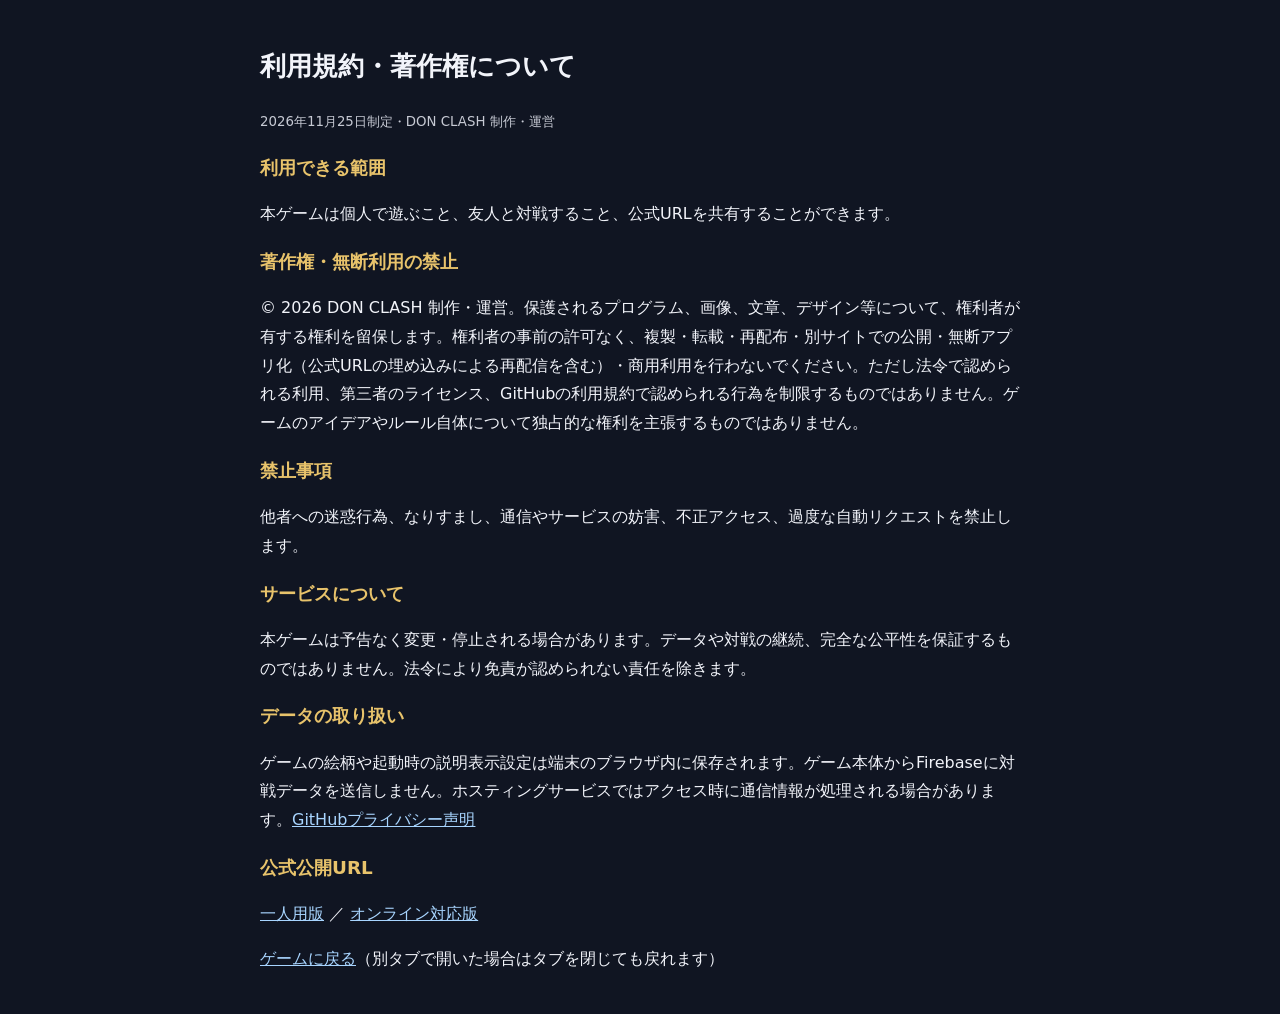
==== rights.html @ e1a9febd "Add files via upload" ====
<!doctype html><html lang="ja"><head><meta charset="utf-8"><meta name="viewport" content="width=device-width,initial-scale=1"><title>利用規約・著作権 | DON CLASH</title><style>body{font:16px/1.8 system-ui,sans-serif;background:#101522;color:#f2f4fa;margin:0;padding:24px}main{max-width:760px;margin:auto}h1{font-size:1.65rem}h2{font-size:1.15rem;color:#e8c36b}a{color:#a8d5ff}small{color:#c7cad4}</style></head><body><main><h1>利用規約・著作権について</h1><small>2026年11月25日制定・DON CLASH 制作・運営</small><h2>利用できる範囲</h2><p>本ゲームは個人で遊ぶこと、友人と対戦すること、公式URLを共有することができます。</p><h2>著作権・無断利用の禁止</h2><p>© 2026 DON CLASH 制作・運営。保護されるプログラム、画像、文章、デザイン等について、権利者が有する権利を留保します。権利者の事前の許可なく、複製・転載・再配布・別サイトでの公開・無断アプリ化（公式URLの埋め込みによる再配信を含む）・商用利用を行わないでください。ただし法令で認められる利用、第三者のライセンス、GitHubの利用規約で認められる行為を制限するものではありません。ゲームのアイデアやルール自体について独占的な権利を主張するものではありません。</p><h2>禁止事項</h2><p>他者への迷惑行為、なりすまし、通信やサービスの妨害、不正アクセス、過度な自動リクエストを禁止します。</p><h2>サービスについて</h2><p>本ゲームは予告なく変更・停止される場合があります。データや対戦の継続、完全な公平性を保証するものではありません。法令により免責が認められない責任を除きます。</p><h2>データの取り扱い</h2><p>ゲームの絵柄や起動時の説明表示設定は端末のブラウザ内に保存されます。ゲーム本体からFirebaseに対戦データを送信しません。ホスティングサービスではアクセス時に通信情報が処理される場合があります。<a href="https://docs.github.com/ja/site-policy/privacy-policies/github-general-privacy-statement" target="_blank" rel="noopener noreferrer">GitHubプライバシー声明</a></p><h2>公式公開URL</h2><p><a href="https://5364oni.github.io/don-clash/">一人用版</a> ／ <a href="https://don-clash-v22.web.app/">オンライン対応版</a></p><p><a href="index.html">ゲームに戻る</a>（別タブで開いた場合はタブを閉じても戻れます）</p></main></body></html>
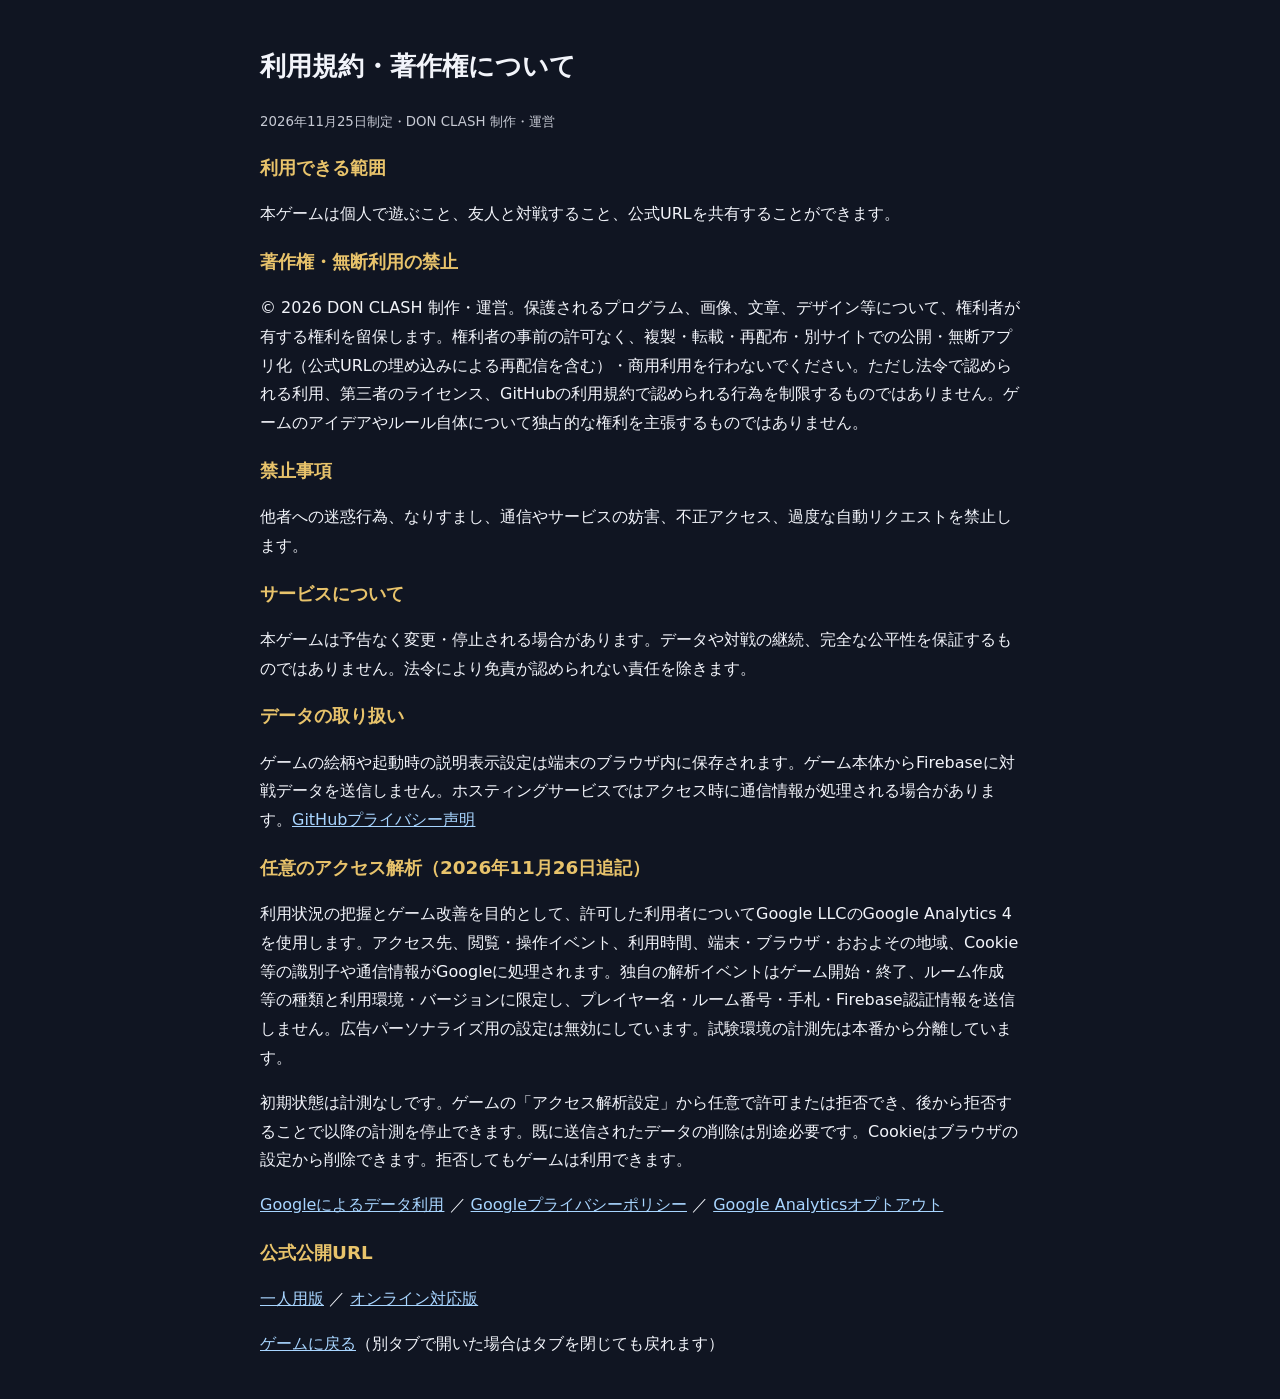
==== commit f71eb07e: "Update solo to Ver2.0.4 - GA4 analytics" ====
--- a/rights.html
+++ b/rights.html
@@ -1 +1 @@
-<!doctype html><html lang="ja"><head><meta charset="utf-8"><meta name="viewport" content="width=device-width,initial-scale=1"><title>利用規約・著作権 | DON CLASH</title><style>body{font:16px/1.8 system-ui,sans-serif;background:#101522;color:#f2f4fa;margin:0;padding:24px}main{max-width:760px;margin:auto}h1{font-size:1.65rem}h2{font-size:1.15rem;color:#e8c36b}a{color:#a8d5ff}small{color:#c7cad4}</style></head><body><main><h1>利用規約・著作権について</h1><small>2026年11月25日制定・DON CLASH 制作・運営</small><h2>利用できる範囲</h2><p>本ゲームは個人で遊ぶこと、友人と対戦すること、公式URLを共有することができます。</p><h2>著作権・無断利用の禁止</h2><p>© 2026 DON CLASH 制作・運営。保護されるプログラム、画像、文章、デザイン等について、権利者が有する権利を留保します。権利者の事前の許可なく、複製・転載・再配布・別サイトでの公開・無断アプリ化（公式URLの埋め込みによる再配信を含む）・商用利用を行わないでください。ただし法令で認められる利用、第三者のライセンス、GitHubの利用規約で認められる行為を制限するものではありません。ゲームのアイデアやルール自体について独占的な権利を主張するものではありません。</p><h2>禁止事項</h2><p>他者への迷惑行為、なりすまし、通信やサービスの妨害、不正アクセス、過度な自動リクエストを禁止します。</p><h2>サービスについて</h2><p>本ゲームは予告なく変更・停止される場合があります。データや対戦の継続、完全な公平性を保証するものではありません。法令により免責が認められない責任を除きます。</p><h2>データの取り扱い</h2><p>ゲームの絵柄や起動時の説明表示設定は端末のブラウザ内に保存されます。ゲーム本体からFirebaseに対戦データを送信しません。ホスティングサービスではアクセス時に通信情報が処理される場合があります。<a href="https://docs.github.com/ja/site-policy/privacy-policies/github-general-privacy-statement" target="_blank" rel="noopener noreferrer">GitHubプライバシー声明</a></p><h2>公式公開URL</h2><p><a href="https://5364oni.github.io/don-clash/">一人用版</a> ／ <a href="https://don-clash-v22.web.app/">オンライン対応版</a></p><p><a href="index.html">ゲームに戻る</a>（別タブで開いた場合はタブを閉じても戻れます）</p></main></body></html>+<!doctype html><html lang="ja"><head><meta charset="utf-8"><meta name="viewport" content="width=device-width,initial-scale=1"><title>利用規約・著作権 | DON CLASH</title><style>body{font:16px/1.8 system-ui,sans-serif;background:#101522;color:#f2f4fa;margin:0;padding:24px}main{max-width:760px;margin:auto}h1{font-size:1.65rem}h2{font-size:1.15rem;color:#e8c36b}a{color:#a8d5ff}small{color:#c7cad4}</style></head><body><main><h1>利用規約・著作権について</h1><small>2026年11月25日制定・DON CLASH 制作・運営</small><h2>利用できる範囲</h2><p>本ゲームは個人で遊ぶこと、友人と対戦すること、公式URLを共有することができます。</p><h2>著作権・無断利用の禁止</h2><p>© 2026 DON CLASH 制作・運営。保護されるプログラム、画像、文章、デザイン等について、権利者が有する権利を留保します。権利者の事前の許可なく、複製・転載・再配布・別サイトでの公開・無断アプリ化（公式URLの埋め込みによる再配信を含む）・商用利用を行わないでください。ただし法令で認められる利用、第三者のライセンス、GitHubの利用規約で認められる行為を制限するものではありません。ゲームのアイデアやルール自体について独占的な権利を主張するものではありません。</p><h2>禁止事項</h2><p>他者への迷惑行為、なりすまし、通信やサービスの妨害、不正アクセス、過度な自動リクエストを禁止します。</p><h2>サービスについて</h2><p>本ゲームは予告なく変更・停止される場合があります。データや対戦の継続、完全な公平性を保証するものではありません。法令により免責が認められない責任を除きます。</p><h2>データの取り扱い</h2><p>ゲームの絵柄や起動時の説明表示設定は端末のブラウザ内に保存されます。ゲーム本体からFirebaseに対戦データを送信しません。ホスティングサービスではアクセス時に通信情報が処理される場合があります。<a href="https://docs.github.com/ja/site-policy/privacy-policies/github-general-privacy-statement" target="_blank" rel="noopener noreferrer">GitHubプライバシー声明</a></p><h2 id="analytics">任意のアクセス解析（2026年11月26日追記）</h2><p>利用状況の把握とゲーム改善を目的として、許可した利用者についてGoogle LLCのGoogle Analytics 4を使用します。アクセス先、閲覧・操作イベント、利用時間、端末・ブラウザ・おおよその地域、Cookie等の識別子や通信情報がGoogleに処理されます。独自の解析イベントはゲーム開始・終了、ルーム作成等の種類と利用環境・バージョンに限定し、プレイヤー名・ルーム番号・手札・Firebase認証情報を送信しません。広告パーソナライズ用の設定は無効にしています。試験環境の計測先は本番から分離しています。</p><p>初期状態は計測なしです。ゲームの「アクセス解析設定」から任意で許可または拒否でき、後から拒否することで以降の計測を停止できます。既に送信されたデータの削除は別途必要です。Cookieはブラウザの設定から削除できます。拒否してもゲームは利用できます。</p><p><a href="https://policies.google.com/technologies/partner-sites?hl=ja" target="_blank" rel="noopener noreferrer">Googleによるデータ利用</a> ／ <a href="https://policies.google.com/privacy?hl=ja" target="_blank" rel="noopener noreferrer">Googleプライバシーポリシー</a> ／ <a href="https://tools.google.com/dlpage/gaoptout?hl=ja" target="_blank" rel="noopener noreferrer">Google Analyticsオプトアウト</a></p><h2>公式公開URL</h2><p><a href="https://5364oni.github.io/don-clash/">一人用版</a> ／ <a href="https://don-clash-v22.web.app/">オンライン対応版</a></p><p><a href="index.html">ゲームに戻る</a>（別タブで開いた場合はタブを閉じても戻れます）</p></main></body></html>
